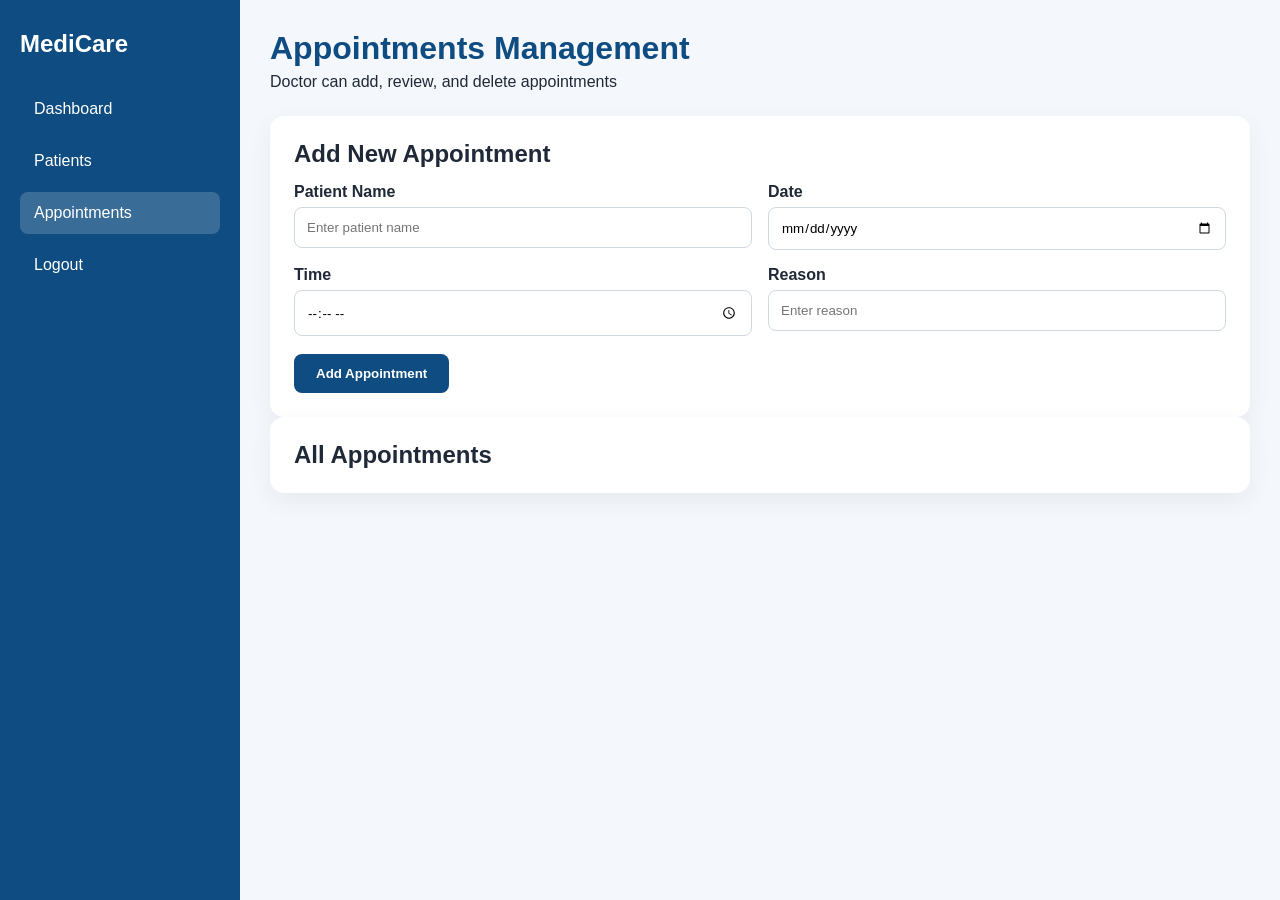
==== frontend/appointments.html @ 5b48200a "added appointments to check scheduled appointments" ====
<!DOCTYPE html>
<html lang="en">
<head>
  <meta charset="UTF-8" />
  <meta name="viewport" content="width=device-width, initial-scale=1.0" />
  <title>Appointments</title>
  <link rel="stylesheet" href="style.css" />
</head>
<body onload="renderAppointments()">
  <div class="layout">
    <aside class="sidebar">
      <h2>MediCare</h2>
      <a href="dashboard.html">Dashboard</a>
      <a href="patients.html">Patients</a>
      <a href="appointments.html" class="active">Appointments</a>
      <a href="index.html">Logout</a>
    </aside>

    <main class="main-content">
      <header class="dashboard-header">
        <h1>Appointments Management</h1>
        <p>Doctor can add, review, and delete appointments</p>
      </header>

      <div class="panel">
        <h2>Add New Appointment</h2>
        <form class="appointment-form" onsubmit="addAppointment(event)">
          <div class="form-grid">
            <div>
              <label>Patient Name</label>
              <input type="text" id="patientName" placeholder="Enter patient name" required />
            </div>

            <div>
              <label>Date</label>
              <input type="date" id="appointmentDate" required />
            </div>

            <div>
              <label>Time</label>
              <input type="time" id="appointmentTime" required />
            </div>

            <div>
              <label>Reason</label>
              <input type="text" id="appointmentReason" placeholder="Enter reason" required />
            </div>
          </div>

          <button type="submit" class="btn">Add Appointment</button>
        </form>
      </div>

      <div class="panel">
        <h2>All Appointments</h2>
        <div id="appointmentsList" class="appointments-list"></div>
      </div>
    </main>
  </div>

  <script src="script.js"></script>
</body>
</html>
---- frontend/style.css ----
* {
  margin: 0;
  padding: 0;
  box-sizing: border-box;
  font-family: Arial, sans-serif;
}

body {
  background: #f4f7fb;
  color: #1f2937;
}

a {
  text-decoration: none;
}

.topbar {
  background: #0f4c81;
  color: white;
  padding: 18px 40px;
  display: flex;
  justify-content: space-between;
  align-items: center;
}

.topbar nav a {
  color: white;
  margin-left: 20px;
  font-weight: 500;
}

.logo {
  font-size: 22px;
  font-weight: bold;
}

.hero {
  min-height: 85vh;
  display: flex;
  justify-content: space-between;
  align-items: center;
  padding: 60px 80px;
  gap: 40px;
  background: linear-gradient(135deg, #e8f1fb, #ffffff);
}

.hero-text {
  max-width: 600px;
}

.hero-text h1 {
  font-size: 42px;
  margin-bottom: 20px;
  color: #0f4c81;
}

.hero-text p {
  font-size: 18px;
  line-height: 1.6;
  margin-bottom: 25px;
}

.hero-card {
  background: white;
  padding: 30px;
  border-radius: 16px;
  box-shadow: 0 10px 30px rgba(0, 0, 0, 0.08);
  width: 320px;
}

.hero-card h3 {
  margin-bottom: 15px;
  color: #0f4c81;
}

.hero-card ul {
  padding-left: 20px;
  line-height: 2;
}

.features {
  display: grid;
  grid-template-columns: repeat(3, 1fr);
  gap: 24px;
  padding: 50px 80px;
}

.feature-box {
  background: white;
  padding: 25px;
  border-radius: 14px;
  box-shadow: 0 8px 24px rgba(0, 0, 0, 0.06);
}

.feature-box h3 {
  color: #0f4c81;
  margin-bottom: 10px;
}

.btn {
  display: inline-block;
  background: #0f4c81;
  color: white;
  border: none;
  padding: 12px 22px;
  border-radius: 8px;
  cursor: pointer;
  font-weight: 600;
}

.full-btn {
  width: 100%;
}

.small-btn {
  padding: 10px 16px;
}

.danger-btn {
  background: #d62828;
}

.login-page {
  min-height: 100vh;
  display: flex;
  justify-content: center;
  align-items: center;
  background: linear-gradient(135deg, #dfefff, #ffffff);
}

.login-box {
  width: 380px;
  background: white;
  padding: 35px;
  border-radius: 16px;
  box-shadow: 0 12px 30px rgba(0, 0, 0, 0.08);
}

.login-box h2 {
  color: #0f4c81;
  margin-bottom: 8px;
}

.login-box p {
  margin-bottom: 20px;
  color: #6b7280;
}

.login-box label {
  display: block;
  margin: 12px 0 6px;
  font-weight: 600;
}

.login-box input {
  width: 100%;
  padding: 12px;
  border: 1px solid #cfd8e3;
  border-radius: 8px;
  margin-bottom: 8px;
}

.back-link {
  margin-top: 15px;
}

.back-link a {
  color: #0f4c81;
}

.layout {
  display: flex;
  min-height: 100vh;
}

.sidebar {
  width: 240px;
  background: #0f4c81;
  color: white;
  padding: 30px 20px;
}

.sidebar h2 {
  margin-bottom: 30px;
}

.sidebar a {
  display: block;
  color: white;
  padding: 12px 14px;
  margin-bottom: 10px;
  border-radius: 8px;
}

.sidebar a.active,
.sidebar a:hover {
  background: rgba(255, 255, 255, 0.18);
}

.main-content {
  flex: 1;
  padding: 30px;
}

.dashboard-header {
  margin-bottom: 25px;
}

.dashboard-header h1 {
  color: #0f4c81;
  margin-bottom: 6px;
}

.stats {
  display: grid;
  grid-template-columns: repeat(3, 1fr);
  gap: 20px;
  margin-bottom: 25px;
}

.stat-card {
  background: white;
  padding: 24px;
  border-radius: 14px;
  box-shadow: 0 8px 24px rgba(0, 0, 0, 0.06);
}

.stat-card h3 {
  font-size: 30px;
  color: #0f4c81;
  margin-bottom: 8px;
}

.content-grid {
  display: grid;
  grid-template-columns: 2fr 1fr;
  gap: 20px;
}

.panel {
  background: white;
  padding: 24px;
  border-radius: 14px;
  box-shadow: 0 8px 24px rgba(0, 0, 0, 0.06);
}

.schedule-list {
  padding-left: 20px;
  line-height: 2;
}

.quick-links {
  display: flex;
  flex-direction: column;
  gap: 12px;
  margin-top: 10px;
}

.data-table {
  width: 100%;
  border-collapse: collapse;
}

.data-table th,
.data-table td {
  padding: 14px;
  border-bottom: 1px solid #e5e7eb;
  text-align: left;
}

.data-table th {
  background: #f0f6fd;
  color: #0f4c81;
}

.appointments-list {
  display: grid;
  gap: 20px;
}

.appointment-card {
  background: white;
  padding: 22px;
  border-radius: 14px;
  box-shadow: 0 8px 24px rgba(0, 0, 0, 0.06);
}

.appointment-card h3 {
  color: #0f4c81;
  margin-bottom: 10px;
}

.appointment-card p {
  margin-bottom: 6px;
}

.card-actions {
  margin-top: 14px;
  display: flex;
  gap: 10px;
}

@media (max-width: 900px) {
  .hero,
  .features,
  .stats,
  .content-grid {
    grid-template-columns: 1fr;
    display: grid;
  }

  .hero {
    padding: 40px 24px;
  }

  .features,
  .main-content {
    padding: 24px;
  }

  .layout {
    flex-direction: column;
  }

  .sidebar {
    width: 100%;
  }
}
.dashboard-section {
  margin-top: 24px;
}

.appointment-form {
  margin-top: 15px;
}

.form-grid {
  display: grid;
  grid-template-columns: repeat(2, 1fr);
  gap: 16px;
  margin-bottom: 18px;
}

.form-grid label {
  display: block;
  margin-bottom: 6px;
  font-weight: 600;
}

.form-grid input {
  width: 100%;
  padding: 12px;
  border: 1px solid #cfd8e3;
  border-radius: 8px;
}

.graph-note {
  color: #6b7280;
  margin: 8px 0 20px;
}

.graph-container {
  display: flex;
  flex-direction: column;
  gap: 18px;
}

.bar-group {
  display: grid;
  grid-template-columns: 80px 1fr 50px;
  align-items: center;
  gap: 12px;
}

.bar-label {
  font-weight: 600;
}

.bar-wrap {
  width: 100%;
  height: 24px;
  background: #e5e7eb;
  border-radius: 30px;
  overflow: hidden;
}

.bar {
  height: 100%;
  width: 0;
  border-radius: 30px;
}

.past-bar {
  background: #ef4444;
}

.present-bar {
  background: #f59e0b;
}

.future-bar {
  background: #10b981;
}

.bar-count {
  font-weight: 700;
  text-align: right;
}

@media (max-width: 768px) {
  .form-grid {
    grid-template-columns: 1fr;
  }

  .bar-group {
    grid-template-columns: 1fr;
  }

  .bar-count {
    text-align: left;
  }
}
.week-chart {
  display: flex;
  gap: 16px;
  align-items: stretch;
  margin-top: 20px;
}

.chart-y-axis {
  width: 40px;
  height: 260px;
  display: flex;
  flex-direction: column;
  justify-content: space-between;
  font-weight: 600;
  color: #6b7280;
  padding-top: 8px;
}

.chart-box {
  position: relative;
  flex: 1;
  height: 260px;
  border-left: 2px solid #cbd5e1;
  border-bottom: 2px solid #cbd5e1;
  padding: 10px 18px 0 18px;
}

.chart-grid-line {
  position: absolute;
  left: 0;
  right: 0;
  height: 1px;
  background: #e5e7eb;
}

.top-line {
  top: 25%;
}

.mid-line {
  top: 50%;
}

.low-line {
  top: 75%;
}

.chart-bars {
  position: relative;
  z-index: 2;
  height: 100%;
  display: flex;
  justify-content: space-around;
  align-items: flex-end;
}

.chart-day {
  width: 70px;
  height: 100%;
  display: flex;
  flex-direction: column;
  justify-content: flex-end;
  align-items: center;
}

.chart-value {
  font-size: 14px;
  font-weight: 700;
  margin-bottom: 8px;
  color: #1f2937;
}

.chart-bar {
  width: 42px;
  height: 0;
  border-radius: 10px 10px 0 0;
  background: #0f4c81;
  transition: height 0.4s ease;
}

.chart-label {
  margin-top: 10px;
  font-weight: 600;
  color: #374151;
}

@media (max-width: 768px) {
  .week-chart {
    flex-direction: column;
  }

  .chart-y-axis {
    width: 100%;
    height: auto;
    flex-direction: row;
    padding-top: 0;
  }

  .chart-box {
    height: 300px;
    overflow-x: auto;
  }

  .chart-bars {
    min-width: 560px;
  }
}.date-record-grid {
  display: grid;
  grid-template-columns: repeat(3, 1fr);
  gap: 20px;
  margin-top: 20px;
}

.date-record-card {
  background: #f8fbff;
  border: 1px solid #dbe7f3;
  border-radius: 14px;
  padding: 20px;
}

.date-record-card h3 {
  color: #0f4c81;
  margin-bottom: 14px;
}

.date-list {
  min-height: 120px;
  color: #374151;
}

.date-item {
  background: white;
  border: 1px solid #dbe7f3;
  border-radius: 8px;
  padding: 10px 12px;
  margin-bottom: 10px;
  font-weight: 500;
}

@media (max-width: 768px) {
  .date-record-grid {
    grid-template-columns: 1fr;
  }
}
.bar {
  display: flex;
  align-items: center;
  padding-left: 10px;
  color: white;
  font-size: 13px;
  font-weight: 600;
  white-space: nowrap;
  overflow-x: auto;
}
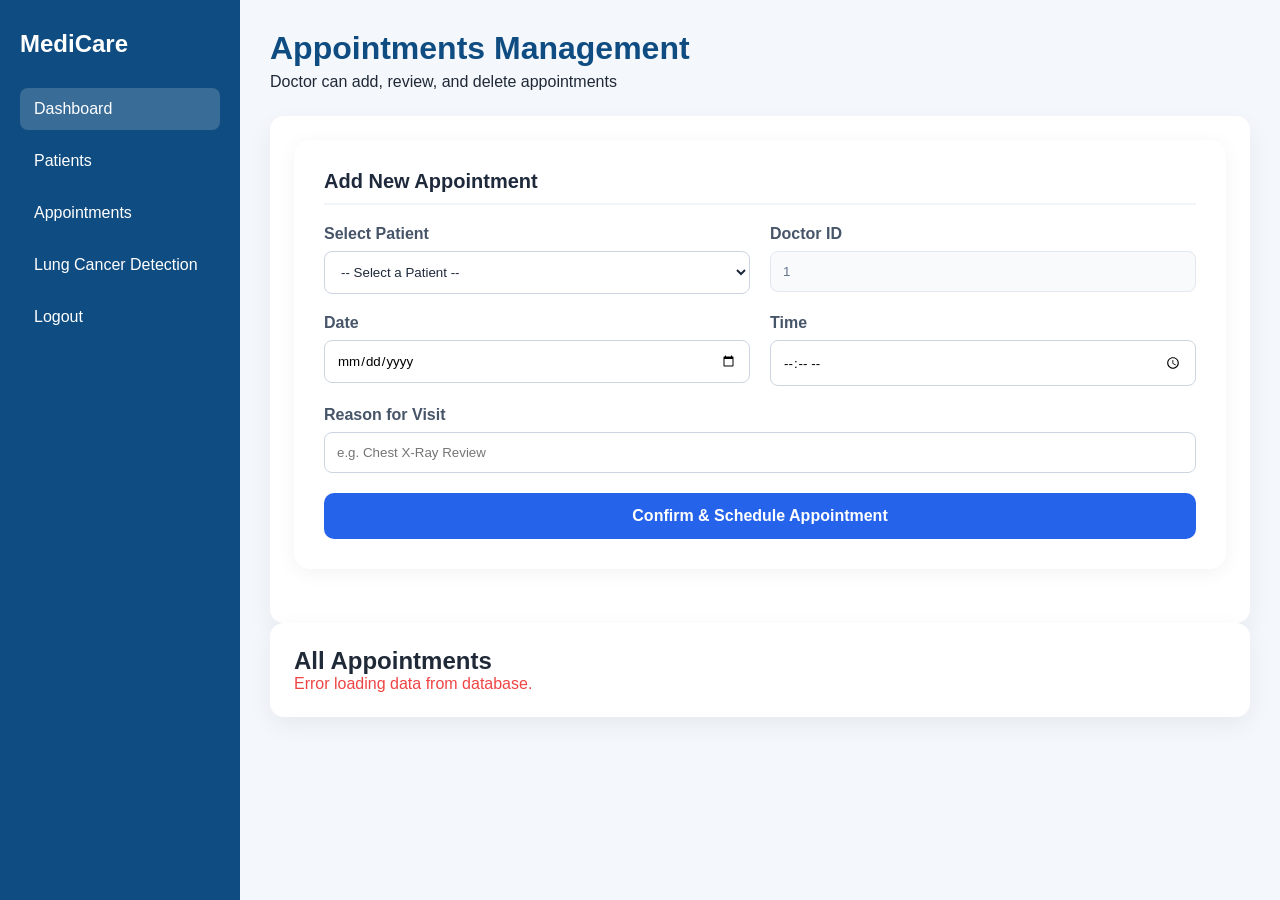
==== commit 31085aa2: "Added sample files for  frontend" ====
--- a/frontend/appointments.html
+++ b/frontend/appointments.html
@@ -4,15 +4,16 @@
   <meta charset="UTF-8" />
   <meta name="viewport" content="width=device-width, initial-scale=1.0" />
   <title>Appointments</title>
-  <link rel="stylesheet" href="style.css" />
+  <link rel="stylesheet" href="appointment.css" />
 </head>
 <body onload="renderAppointments()">
   <div class="layout">
     <aside class="sidebar">
       <h2>MediCare</h2>
-      <a href="dashboard.html">Dashboard</a>
+      <a href="dashboard.html" class="active">Dashboard</a>
       <a href="patients.html">Patients</a>
-      <a href="appointments.html" class="active">Appointments</a>
+      <a href="appointments.html">Appointments</a>
+      <a href="detection.html">Lung Cancer Detection</a>
       <a href="index.html">Logout</a>
     </aside>
 
@@ -23,32 +24,50 @@
       </header>
 
       <div class="panel">
-        <h2>Add New Appointment</h2>
-        <form class="appointment-form" onsubmit="addAppointment(event)">
-          <div class="form-grid">
-            <div>
-              <label>Patient Name</label>
-              <input type="text" id="patientName" placeholder="Enter patient name" required />
-            </div>
+       <div class="section-card" style="background: white; padding: 30px; border-radius: 16px; box-shadow: 0 4px 20px rgba(0,0,0,0.05); margin-bottom: 30px;">
+    <h2 style="margin-top: 0; margin-bottom: 20px; color: #1e293b; font-size: 1.25rem; border-bottom: 2px solid #f1f5f9; padding-bottom: 10px;">
+        Add New Appointment
+    </h2>
+    
+    <form id="appointmentForm" onsubmit="addAppointment(event)" style="display: grid; grid-template-columns: 1fr 1fr; gap: 20px;">
+        
+        <div class="form-group">
+            <label style="display: block; margin-bottom: 8px; font-weight: 600; color: #475569;">Select Patient</label>
+            <select id="patientSelect" required style="width: 100%; padding: 12px; border: 1px solid #cbd5e1; border-radius: 8px; background: white; color: #1e293b;">
+                <option value="">-- Select a Patient --</option>
+            </select>
+        </div>
 
-            <div>
-              <label>Date</label>
-              <input type="date" id="appointmentDate" required />
-            </div>
+        <div class="form-group">
+            <label style="display: block; margin-bottom: 8px; font-weight: 600; color: #475569;">Doctor ID</label>
+            <input type="number" id="doctorId" value="1" readonly 
+                   style="width: 100%; padding: 12px; border: 1px solid #e2e8f0; border-radius: 8px; background: #f8fafc; color: #64748b; cursor: not-allowed;">
+        </div>
 
-            <div>
-              <label>Time</label>
-              <input type="time" id="appointmentTime" required />
-            </div>
+        <div class="form-group">
+            <label style="display: block; margin-bottom: 8px; font-weight: 600; color: #475569;">Date</label>
+            <input type="date" id="appointmentDate" required 
+                   style="width: 100%; padding: 12px; border: 1px solid #cbd5e1; border-radius: 8px;">
+        </div>
 
-            <div>
-              <label>Reason</label>
-              <input type="text" id="appointmentReason" placeholder="Enter reason" required />
-            </div>
-          </div>
+        <div class="form-group">
+            <label style="display: block; margin-bottom: 8px; font-weight: 600; color: #475569;">Time</label>
+            <input type="time" id="appointmentTime" required 
+                   style="width: 100%; padding: 12px; border: 1px solid #cbd5e1; border-radius: 8px;">
+        </div>
 
-          <button type="submit" class="btn">Add Appointment</button>
-        </form>
+        <div class="form-group" style="grid-column: span 2;">
+            <label style="display: block; margin-bottom: 8px; font-weight: 600; color: #475569;">Reason for Visit</label>
+            <input type="text" id="appointmentReason" placeholder="e.g. Chest X-Ray Review" required 
+                   style="width: 100%; padding: 12px; border: 1px solid #cbd5e1; border-radius: 8px;">
+        </div>
+
+        <button type="submit" 
+                style="grid-column: span 2; background: #2563eb; color: white; padding: 14px; border: none; border-radius: 10px; cursor: pointer; font-size: 1rem; font-weight: 600; transition: background 0.3s ease;">
+            Confirm & Schedule Appointment
+        </button>
+    </form>
+</div>
       </div>
 
       <div class="panel">
@@ -58,6 +77,6 @@
     </main>
   </div>
 
-  <script src="script.js"></script>
+  <script src="appointments.js"></script>
 </body>
 </html>
--- a/frontend/appointment.css
+++ b/frontend/appointment.css
@@ -0,0 +1,586 @@
+* {
+  margin: 0;
+  padding: 0;
+  box-sizing: border-box;
+  font-family: Arial, sans-serif;
+}
+
+body {
+  background: #f4f7fb;
+  color: #1f2937;
+}
+
+a {
+  text-decoration: none;
+}
+
+.topbar {
+  background: #0f4c81;
+  color: white;
+  padding: 18px 40px;
+  display: flex;
+  justify-content: space-between;
+  align-items: center;
+}
+
+.topbar nav a {
+  color: white;
+  margin-left: 20px;
+  font-weight: 500;
+}
+
+.logo {
+  font-size: 22px;
+  font-weight: bold;
+}
+
+.hero {
+  min-height: 85vh;
+  display: flex;
+  justify-content: space-between;
+  align-items: center;
+  padding: 60px 80px;
+  gap: 40px;
+  background: linear-gradient(135deg, #e8f1fb, #ffffff);
+}
+
+.hero-text {
+  max-width: 600px;
+}
+
+.hero-text h1 {
+  font-size: 42px;
+  margin-bottom: 20px;
+  color: #0f4c81;
+}
+
+.hero-text p {
+  font-size: 18px;
+  line-height: 1.6;
+  margin-bottom: 25px;
+}
+
+.hero-card {
+  background: white;
+  padding: 30px;
+  border-radius: 16px;
+  box-shadow: 0 10px 30px rgba(0, 0, 0, 0.08);
+  width: 320px;
+}
+
+.hero-card h3 {
+  margin-bottom: 15px;
+  color: #0f4c81;
+}
+
+.hero-card ul {
+  padding-left: 20px;
+  line-height: 2;
+}
+
+.features {
+  display: grid;
+  grid-template-columns: repeat(3, 1fr);
+  gap: 24px;
+  padding: 50px 80px;
+}
+
+.feature-box {
+  background: white;
+  padding: 25px;
+  border-radius: 14px;
+  box-shadow: 0 8px 24px rgba(0, 0, 0, 0.06);
+}
+
+.feature-box h3 {
+  color: #0f4c81;
+  margin-bottom: 10px;
+}
+
+.btn {
+  display: inline-block;
+  background: #0f4c81;
+  color: white;
+  border: none;
+  padding: 12px 22px;
+  border-radius: 8px;
+  cursor: pointer;
+  font-weight: 600;
+}
+
+.full-btn {
+  width: 100%;
+}
+
+.small-btn {
+  padding: 10px 16px;
+}
+
+.danger-btn {
+  background: #d62828;
+}
+
+.login-page {
+  min-height: 100vh;
+  display: flex;
+  justify-content: center;
+  align-items: center;
+  background: linear-gradient(135deg, #dfefff, #ffffff);
+}
+
+.login-box {
+  width: 380px;
+  background: white;
+  padding: 35px;
+  border-radius: 16px;
+  box-shadow: 0 12px 30px rgba(0, 0, 0, 0.08);
+}
+
+.login-box h2 {
+  color: #0f4c81;
+  margin-bottom: 8px;
+}
+
+.login-box p {
+  margin-bottom: 20px;
+  color: #6b7280;
+}
+
+.login-box label {
+  display: block;
+  margin: 12px 0 6px;
+  font-weight: 600;
+}
+
+.login-box input {
+  width: 100%;
+  padding: 12px;
+  border: 1px solid #cfd8e3;
+  border-radius: 8px;
+  margin-bottom: 8px;
+}
+
+.back-link {
+  margin-top: 15px;
+}
+
+.back-link a {
+  color: #0f4c81;
+}
+
+.layout {
+  display: flex;
+  min-height: 100vh;
+}
+
+.sidebar {
+  width: 240px;
+  background: #0f4c81;
+  color: white;
+  padding: 30px 20px;
+}
+
+.sidebar h2 {
+  margin-bottom: 30px;
+}
+
+.sidebar a {
+  display: block;
+  color: white;
+  padding: 12px 14px;
+  margin-bottom: 10px;
+  border-radius: 8px;
+}
+
+.sidebar a.active,
+.sidebar a:hover {
+  background: rgba(255, 255, 255, 0.18);
+}
+
+.main-content {
+  flex: 1;
+  padding: 30px;
+}
+
+.dashboard-header {
+  margin-bottom: 25px;
+}
+
+.dashboard-header h1 {
+  color: #0f4c81;
+  margin-bottom: 6px;
+}
+
+.stats {
+  display: grid;
+  grid-template-columns: repeat(3, 1fr);
+  gap: 20px;
+  margin-bottom: 25px;
+}
+
+.stat-card {
+  background: white;
+  padding: 24px;
+  border-radius: 14px;
+  box-shadow: 0 8px 24px rgba(0, 0, 0, 0.06);
+}
+
+.stat-card h3 {
+  font-size: 30px;
+  color: #0f4c81;
+  margin-bottom: 8px;
+}
+
+.content-grid {
+  display: grid;
+  grid-template-columns: 2fr 1fr;
+  gap: 20px;
+}
+
+.panel {
+  background: white;
+  padding: 24px;
+  border-radius: 14px;
+  box-shadow: 0 8px 24px rgba(0, 0, 0, 0.06);
+}
+
+.schedule-list {
+  padding-left: 20px;
+  line-height: 2;
+}
+
+.quick-links {
+  display: flex;
+  flex-direction: column;
+  gap: 12px;
+  margin-top: 10px;
+}
+
+.data-table {
+  width: 100%;
+  border-collapse: collapse;
+}
+
+.data-table th,
+.data-table td {
+  padding: 14px;
+  border-bottom: 1px solid #e5e7eb;
+  text-align: left;
+}
+
+.data-table th {
+  background: #f0f6fd;
+  color: #0f4c81;
+}
+
+.appointments-list {
+  display: grid;
+  gap: 20px;
+}
+
+.appointment-card {
+  background: white;
+  padding: 22px;
+  border-radius: 14px;
+  box-shadow: 0 8px 24px rgba(0, 0, 0, 0.06);
+}
+
+.appointment-card h3 {
+  color: #0f4c81;
+  margin-bottom: 10px;
+}
+
+.appointment-card p {
+  margin-bottom: 6px;
+}
+
+.card-actions {
+  margin-top: 14px;
+  display: flex;
+  gap: 10px;
+}
+
+@media (max-width: 900px) {
+  .hero,
+  .features,
+  .stats,
+  .content-grid {
+    grid-template-columns: 1fr;
+    display: grid;
+  }
+
+  .hero {
+    padding: 40px 24px;
+  }
+
+  .features,
+  .main-content {
+    padding: 24px;
+  }
+
+  .layout {
+    flex-direction: column;
+  }
+
+  .sidebar {
+    width: 100%;
+  }
+}
+.dashboard-section {
+  margin-top: 24px;
+}
+
+.appointment-form {
+  margin-top: 15px;
+}
+
+.form-grid {
+  display: grid;
+  grid-template-columns: repeat(2, 1fr);
+  gap: 16px;
+  margin-bottom: 18px;
+}
+
+.form-grid label {
+  display: block;
+  margin-bottom: 6px;
+  font-weight: 600;
+}
+
+.form-grid input {
+  width: 100%;
+  padding: 12px;
+  border: 1px solid #cfd8e3;
+  border-radius: 8px;
+}
+
+.graph-note {
+  color: #6b7280;
+  margin: 8px 0 20px;
+}
+
+.graph-container {
+  display: flex;
+  flex-direction: column;
+  gap: 18px;
+}
+
+.bar-group {
+  display: grid;
+  grid-template-columns: 80px 1fr 50px;
+  align-items: center;
+  gap: 12px;
+}
+
+.bar-label {
+  font-weight: 600;
+}
+
+.bar-wrap {
+  width: 100%;
+  height: 24px;
+  background: #e5e7eb;
+  border-radius: 30px;
+  overflow: hidden;
+}
+
+.bar {
+  height: 100%;
+  width: 0;
+  border-radius: 30px;
+}
+
+.past-bar {
+  background: #ef4444;
+}
+
+.present-bar {
+  background: #f59e0b;
+}
+
+.future-bar {
+  background: #10b981;
+}
+
+.bar-count {
+  font-weight: 700;
+  text-align: right;
+}
+
+@media (max-width: 768px) {
+  .form-grid {
+    grid-template-columns: 1fr;
+  }
+
+  .bar-group {
+    grid-template-columns: 1fr;
+  }
+
+  .bar-count {
+    text-align: left;
+  }
+}
+.week-chart {
+  display: flex;
+  gap: 16px;
+  align-items: stretch;
+  margin-top: 20px;
+}
+
+.chart-y-axis {
+  width: 40px;
+  height: 260px;
+  display: flex;
+  flex-direction: column;
+  justify-content: space-between;
+  font-weight: 600;
+  color: #6b7280;
+  padding-top: 8px;
+}
+
+.chart-box {
+  position: relative;
+  flex: 1;
+  height: 260px;
+  border-left: 2px solid #cbd5e1;
+  border-bottom: 2px solid #cbd5e1;
+  padding: 10px 18px 0 18px;
+}
+
+.chart-grid-line {
+  position: absolute;
+  left: 0;
+  right: 0;
+  height: 1px;
+  background: #e5e7eb;
+}
+
+.top-line {
+  top: 25%;
+}
+
+.mid-line {
+  top: 50%;
+}
+
+.low-line {
+  top: 75%;
+}
+
+.chart-bars {
+  position: relative;
+  z-index: 2;
+  height: 100%;
+  display: flex;
+  justify-content: space-around;
+  align-items: flex-end;
+}
+
+.chart-day {
+  width: 70px;
+  height: 100%;
+  display: flex;
+  flex-direction: column;
+  justify-content: flex-end;
+  align-items: center;
+}
+
+.chart-value {
+  font-size: 14px;
+  font-weight: 700;
+  margin-bottom: 8px;
+  color: #1f2937;
+}
+
+.chart-bar {
+  width: 42px;
+  height: 0;
+  border-radius: 10px 10px 0 0;
+  background: #0f4c81;
+  transition: height 0.4s ease;
+}
+
+.chart-label {
+  margin-top: 10px;
+  font-weight: 600;
+  color: #374151;
+}
+
+@media (max-width: 768px) {
+  .week-chart {
+    flex-direction: column;
+  }
+
+  .chart-y-axis {
+    width: 100%;
+    height: auto;
+    flex-direction: row;
+    padding-top: 0;
+  }
+
+  .chart-box {
+    height: 300px;
+    overflow-x: auto;
+  }
+
+  .chart-bars {
+    min-width: 560px;
+  }
+}.date-record-grid {
+  display: grid;
+  grid-template-columns: repeat(3, 1fr);
+  gap: 20px;
+  margin-top: 20px;
+}
+
+.date-record-card {
+  background: #f8fbff;
+  border: 1px solid #dbe7f3;
+  border-radius: 14px;
+  padding: 20px;
+}
+
+.date-record-card h3 {
+  color: #0f4c81;
+  margin-bottom: 14px;
+}
+
+.date-list {
+  min-height: 120px;
+  color: #374151;
+}
+
+.date-item {
+  background: white;
+  border: 1px solid #dbe7f3;
+  border-radius: 8px;
+  padding: 10px 12px;
+  margin-bottom: 10px;
+  font-weight: 500;
+}
+
+@media (max-width: 768px) {
+  .date-record-grid {
+    grid-template-columns: 1fr;
+  }
+}
+.bar {
+  display: flex;
+  align-items: center;
+  padding-left: 10px;
+  color: white;
+  font-size: 13px;
+  font-weight: 600;
+  white-space: nowrap;
+  overflow-x: auto;
+}
+/* patients serch bar tags  */
+.status-tag {
+    padding: 4px 10px;
+    border-radius: 20px;
+    font-size: 12px;
+    font-weight: 600;
+}
+.status-tag.stable { background: rgba(34, 197, 94, 0.2); color: #22c55e; }
+.status-tag.monitoring { background: rgba(234, 179, 8, 0.2); color: #eab308; }
+.status-tag.pending { background: rgba(59, 130, 246, 0.2); color: #3b82f6; }
